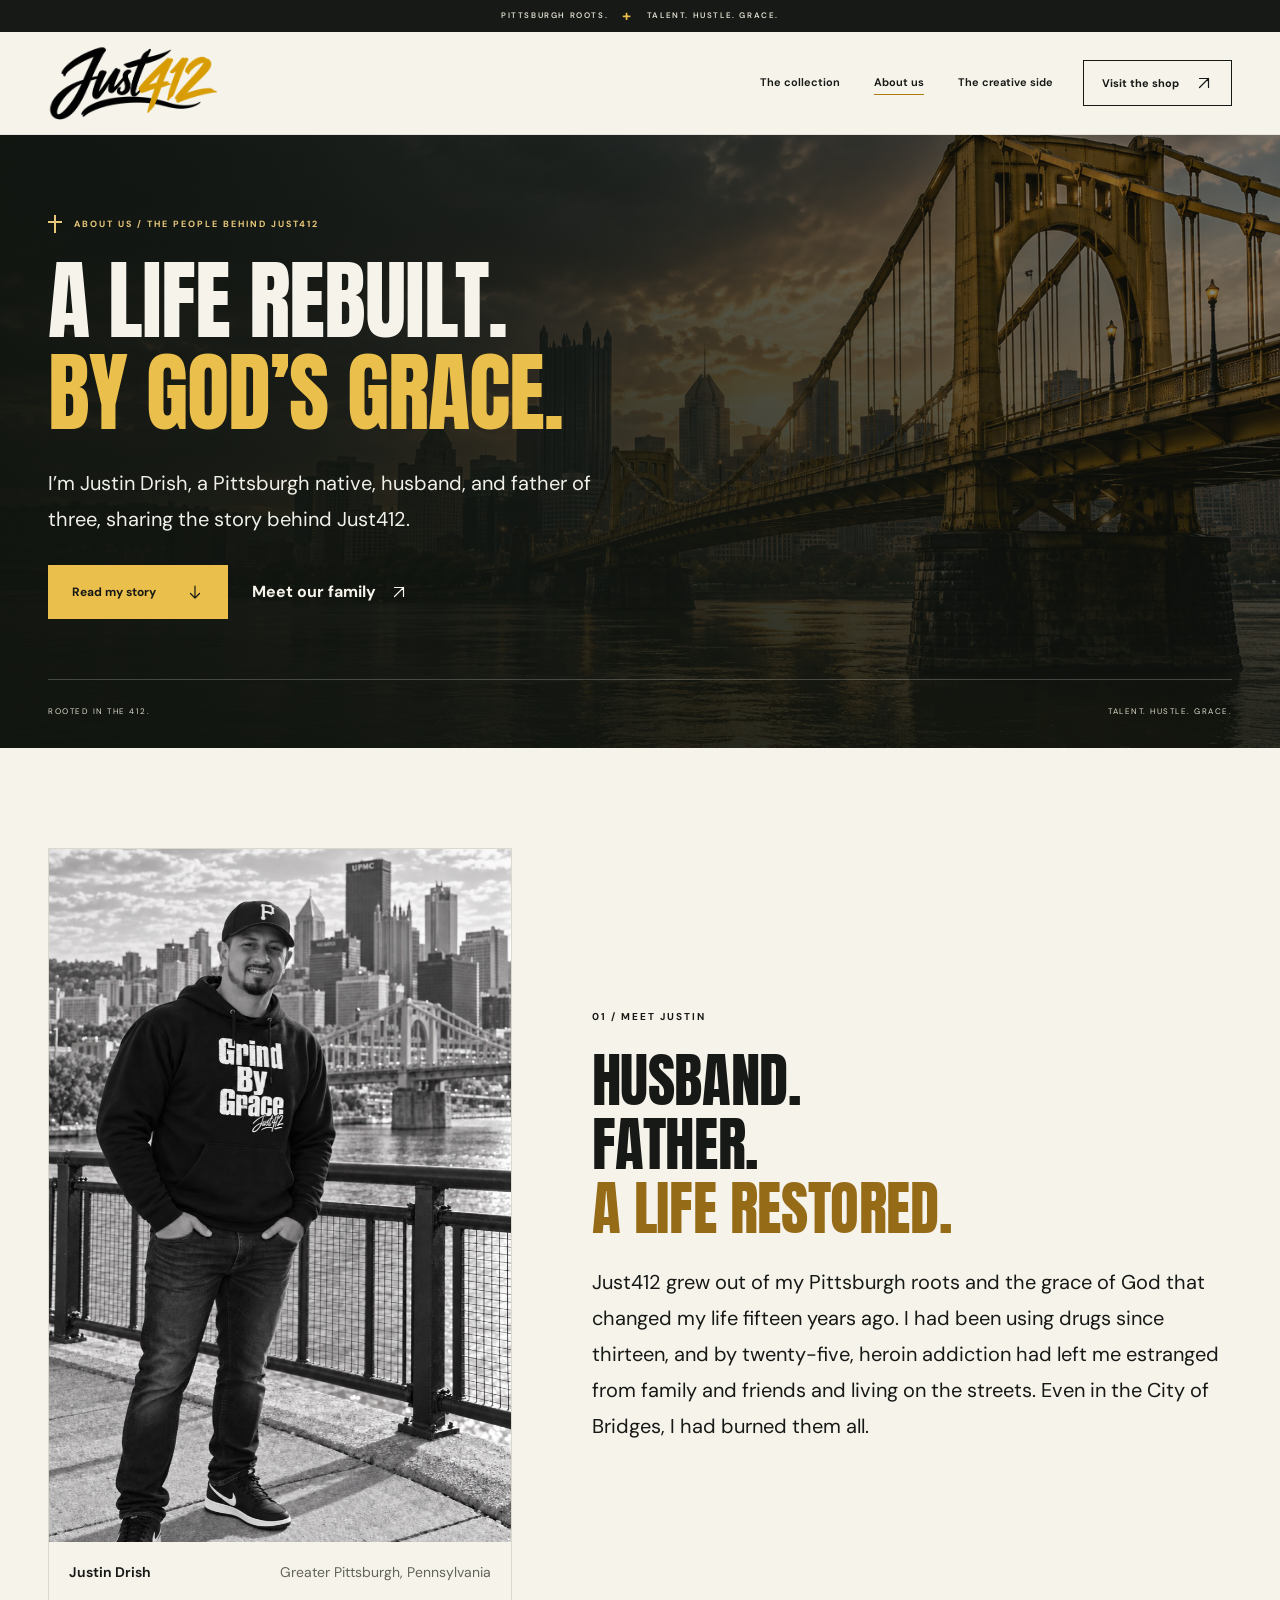
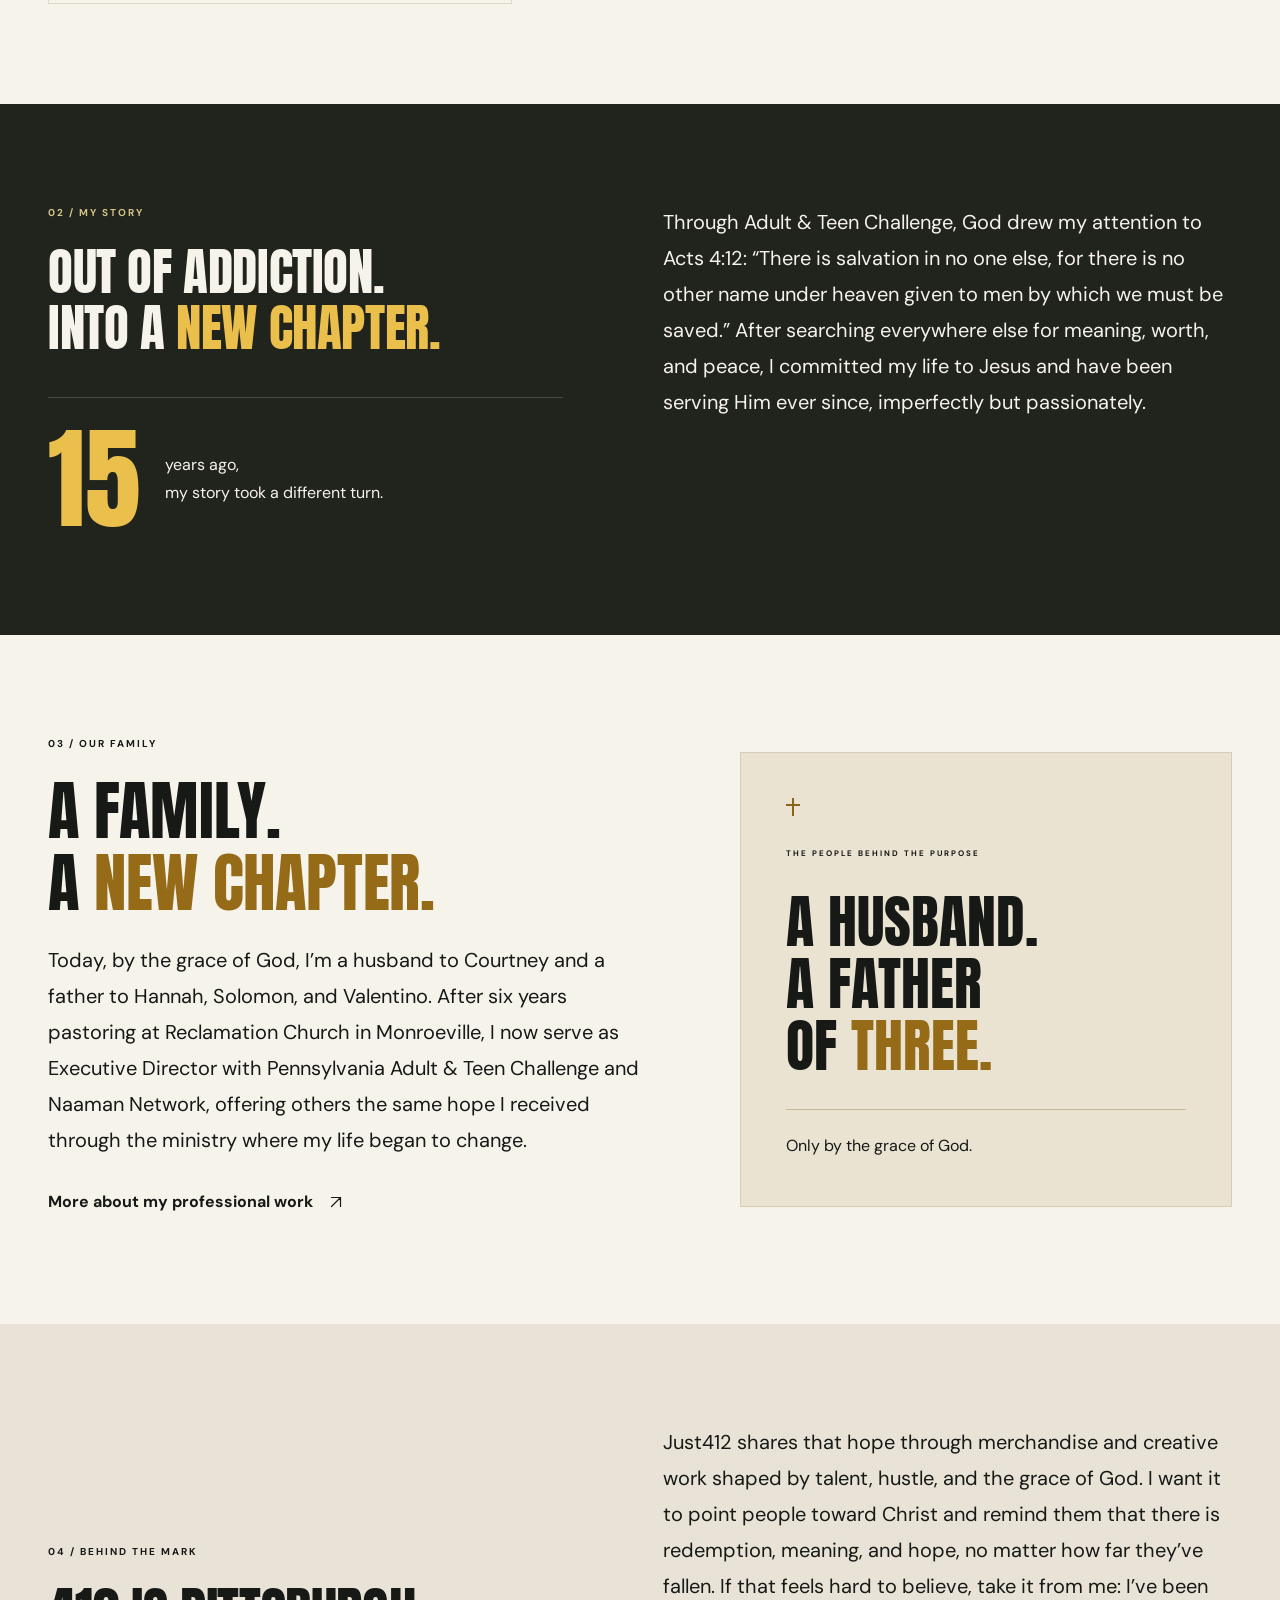
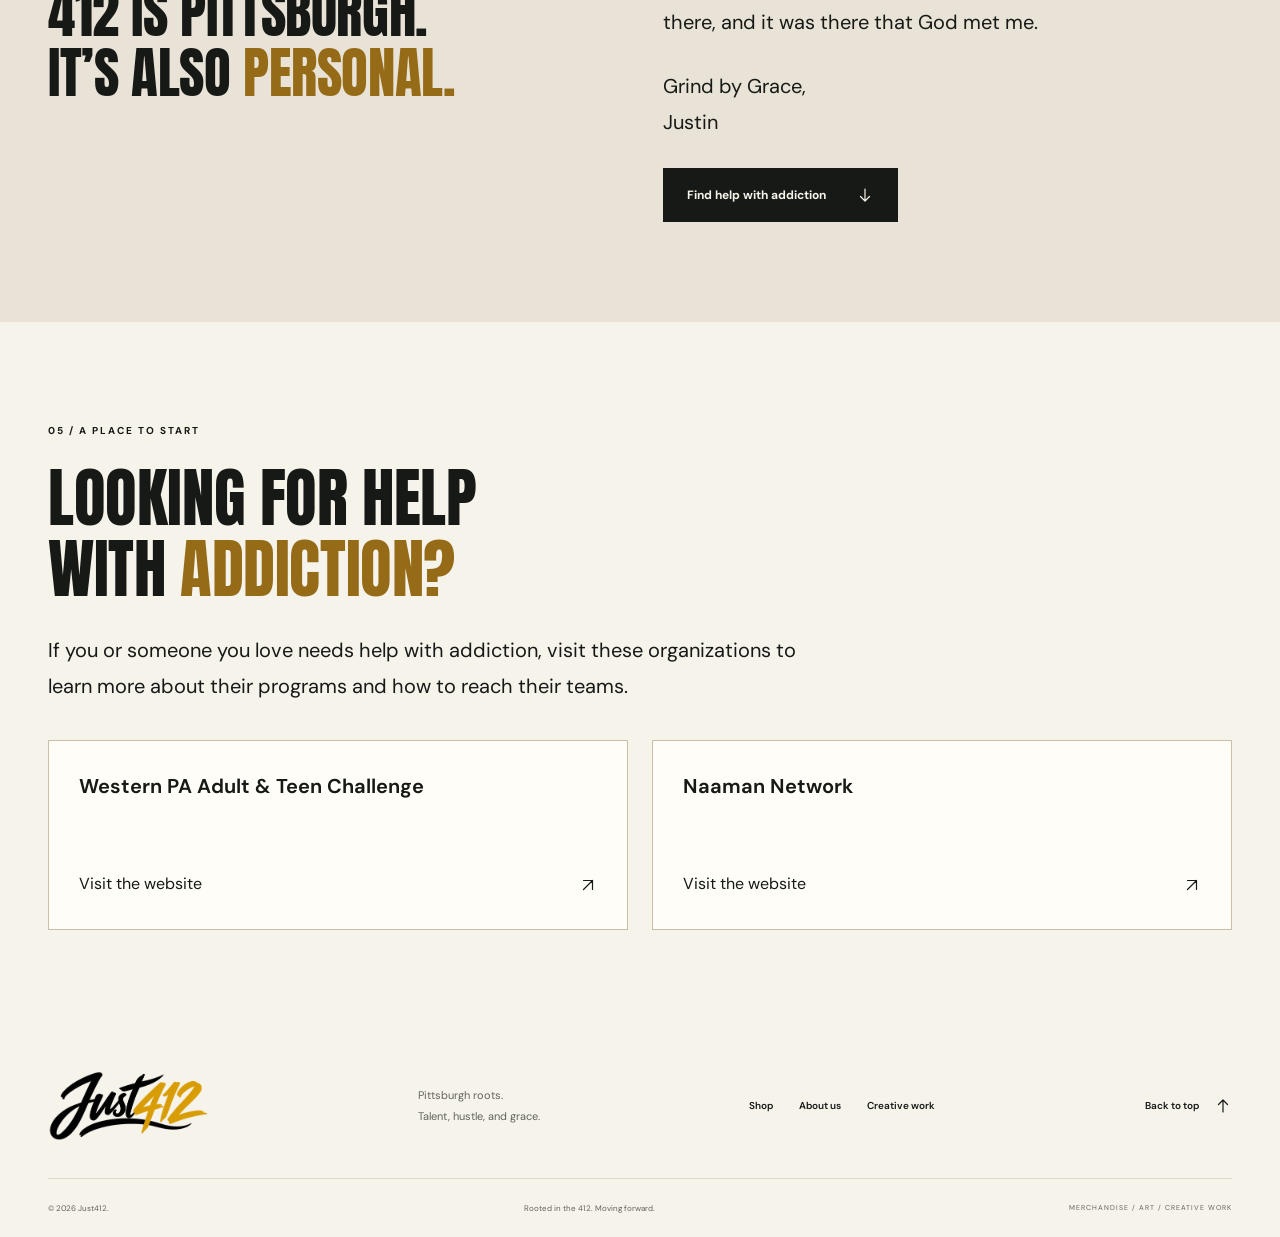
==== about-preview.html @ ff243f5c "Add original AI-assisted Pittsburgh bridge animation to home hero" ====
<!doctype html>
<html lang="en">
  <head>
    <meta charset="utf-8">
    <meta name="robots" content="noindex, nofollow, noarchive">
    <meta name="viewport" content="width=device-width, initial-scale=1">
    <meta name="description" content="Justin Drish shares the story behind Just412: Pittsburgh roots, recovery from heroin addiction through Adult &amp; Teen Challenge, faith in Jesus Christ, and the meaning of Acts 4:12.">
    <meta name="theme-color" content="#171916">
    <title>About Us | Just412</title>
    <link rel="icon" href="[data-uri]" type="image/svg+xml">
    <link rel="preload" href="[data-uri]" as="font" type="font/woff" crossorigin>
    <link rel="preload" href="[data-uri]" as="font" type="font/woff" crossorigin>
    <style>
@font-face {
  font-family: Anton;
  src: url("[data-uri]") format("woff");
  font-style: normal;
  font-weight: 400;
  font-display: swap;
}
@font-face {
  font-family: "DM Sans";
  src: url("[data-uri]") format("woff");
  font-style: normal;
  font-weight: 100 1000;
  font-display: swap;
}
:root {
  color-scheme: light;
  --paper: #f6f3eb;
  --ink: #171916;
  --muted: #62645b;
  --gold: #d7a41e;
  --gold-light: #ebbf4b;
  --line: #dcd8ce;
  --display: Anton, Impact, sans-serif;
  --body: "DM Sans", -apple-system, BlinkMacSystemFont, "Segoe UI", sans-serif;
  --reading-size: 1.25rem;
  --reading-leading: 1.8;
}
* { box-sizing: border-box; }
[hidden] { display: none !important; }
html { scroll-behavior: smooth; scroll-padding-top: 120px; }
body { margin: 0; background: var(--paper); color: var(--ink); font-family: var(--body); -webkit-font-smoothing: antialiased; }
a { color: inherit; text-decoration: none; }
button { font: inherit; }
button, a, summary { -webkit-tap-highlight-color: transparent; }
a:focus-visible, button:focus-visible, summary:focus-visible { outline: 3px solid #805808; outline-offset: 5px; }
::selection { background: var(--gold-light); color: var(--ink); }
h1, h2, h3, p { overflow-wrap: break-word; }
.wrap { width: min(1240px, calc(100% - 96px)); margin-inline: auto; }
.section-pad { padding-block: 100px; }
.sr-only { position: absolute; width: 1px; height: 1px; padding: 0; margin: -1px; overflow: hidden; clip-path: inset(50%); white-space: nowrap; border: 0; }
.skip-link { position: absolute; top: -100px; left: 20px; z-index: 50; padding: 14px 20px; background: var(--gold-light); color: var(--ink); }
.skip-link:focus { top: 10px; }
.arrow-icon { display: inline-block; width: 18px; height: 18px; flex-shrink: 0; fill: none; stroke: currentColor; stroke-width: 1.6; stroke-linecap: round; stroke-linejoin: round; }
.eyebrow { margin: 0 0 22px; font-size: 10px; font-weight: 700; letter-spacing: 2px; line-height: 1.8; text-transform: uppercase; }
h2 { margin: 0; font-family: var(--display); font-size: clamp(42px, 5.1vw, 68px); font-weight: 400; letter-spacing: -.4px; line-height: 1.09; }
.button { display: inline-flex; align-items: center; justify-content: center; gap: 30px; min-height: 54px; padding: 17px 23px; border: 1px solid transparent; font-size: 12px; font-weight: 700; line-height: 1.5; transition: transform .2s, background-color .2s; }
.button:hover { transform: translateY(-3px); }
.button-gold { background: var(--gold-light); color: var(--ink); }
.button-gold:hover { background: #f2ce73; }
.button-dark { background: var(--ink); color: var(--paper); }
.button-dark:hover { background: #363b30; }
.text-link { display: inline-flex; align-items: center; gap: 14px; min-height: 44px; font-size: 12px; font-weight: 700; line-height: 1.7; }
.text-link:hover { text-decoration: underline; text-underline-offset: 6px; }

/* The supplied brush-lettered mark stays black and gold on a light ground. */
.brand { display: inline-flex; align-items: center; flex-shrink: 0; }
.logo-crop { position: relative; display: block; width: 170px; height: 78px; overflow: hidden; }
.logo-crop img { position: absolute; left: 50%; top: 50%; width: 100%; max-width: none; height: auto; transform: translate(-50%, -52%); }
.announcement { display: flex; justify-content: center; align-items: center; flex-wrap: wrap; gap: 14px; min-height: 32px; padding: 6px 15px; background: var(--ink); color: #dedbce; font-size: 8px; font-weight: 600; line-height: 1.7; letter-spacing: 1.6px; text-transform: uppercase; }
.announcement-cross { color: var(--gold-light); font-size: 16px; line-height: 1; }
.site-header { position: sticky; top: 0; z-index: 20; border-bottom: 1px solid #17191612; background: #f6f3ebf5; backdrop-filter: blur(12px); }
.header-inner { display: flex; justify-content: space-between; align-items: center; gap: 30px; min-height: 102px; }
#navigation { display: flex; align-items: center; gap: 34px; margin-left: auto; }
#navigation a { padding-block: 15px; font-size: 11px; font-weight: 650; line-height: 1.6; }
#navigation a:hover { text-decoration: underline; text-decoration-color: #ac7c13; text-underline-offset: 8px; }
#navigation a[aria-current="page"] { text-decoration: underline; text-decoration-color: #ac7c13; text-underline-offset: 8px; }
.header-shop { display: inline-flex; align-items: center; justify-content: center; gap: 16px; min-height: 44px; padding: 13px 18px; border: 1px solid var(--ink); font-size: 11px; font-weight: 700; white-space: nowrap; }
.header-shop:hover { background: var(--ink); color: var(--paper); }
.menu-toggle { display: none; }

.hero { position: relative; isolation: isolate; color: var(--paper); background: #24261e; overflow: hidden; }
.hero-image, .hero-video, .hero-shade { position: absolute; inset: 0; width: 100%; height: 100%; }
.hero-image { object-fit: cover; object-position: center; z-index: -3; }
.hero-video { object-fit: cover; object-position: center; z-index: -3; opacity: 0; pointer-events: none; }
.hero-video.is-playing { opacity: 1; }
.hero-shade { z-index: -2; background: linear-gradient(90deg, #10140ff2, #10140fab 43%, #10140f08 85%), linear-gradient(0deg, #10140fbb, transparent 48%); }
.hero-content { position: relative; display: grid; grid-template-columns: 1.3fr .7fr; align-items: center; gap: 30px; min-height: 704px; padding-block: 78px 105px; }
.hero-copy { max-width: 720px; }
.hero-eyebrow { display: flex; align-items: center; gap: 12px; margin-bottom: 25px; font-size: 9px; letter-spacing: 1.5px; color: #e7c879; }
.small-cross { position: relative; display: inline-block; width: 14px; height: 18px; flex-shrink: 0; color: currentColor; }
.small-cross::before, .small-cross::after { content: ""; position: absolute; background: currentColor; }
.small-cross::before { top: 0; left: 6px; width: 2px; height: 18px; }
.small-cross::after { top: 6px; left: 0; width: 14px; height: 2px; }
h1 { margin: 0 0 25px; font-family: var(--display); font-size: clamp(88px, 8.8vw, 128px); font-weight: 400; line-height: 1.02; letter-spacing: -1.4px; }
h1 span { color: var(--gold-light); }
.hero-description { max-width: 430px; margin: 0; color: #f0f0e8; font-size: var(--reading-size); line-height: var(--reading-leading); }
.hero-actions { display: flex; align-items: center; flex-wrap: wrap; gap: 28px; margin-top: 30px; }
.hero-story-link { display: inline-flex; align-items: center; gap: 12px; min-height: 44px; font-size: 11px; font-weight: 550; }
.hero-story-link:hover { text-decoration: underline; text-underline-offset: 6px; }
.hero a:focus-visible, .hero button:focus-visible { outline-color: var(--gold-light); }
.hero-stamp { justify-self: end; align-self: end; display: flex; flex-direction: column; align-items: center; gap: 2px; margin: 0 12px 15px 0; padding: 19px 21px; background: var(--paper); color: var(--ink); box-shadow: 0 15px 40px #0004; transform: rotate(-6deg); }
.hero-stamp::before { content: ""; position: absolute; top: -13px; left: 35%; width: 70px; height: 28px; background: #e4d7bcb0; transform: rotate(9deg); }
.hero-stamp .logo-crop { width: 190px; height: 88px; }
.stamp-label { font-size: 7px; line-height: 1.8; letter-spacing: 2px; text-transform: uppercase; }
.hero-bottom { position: absolute; left: 0; right: 0; bottom: 25px; display: flex; align-items: center; justify-content: space-between; gap: 24px; padding-top: 23px; border-top: 1px solid #ffffff36; }
.hero-bottom a { display: inline-flex; align-items: center; gap: 14px; min-height: 30px; font-size: 9px; letter-spacing: 1px; text-transform: uppercase; }
.hero-bottom > span { color: #dadccc; font-size: 8px; letter-spacing: 1.4px; text-transform: uppercase; }
.hero-video-toggle { min-height: 44px; padding: 10px 16px; border: 1px solid #ffffff70; background: #10140fb3; color: var(--paper); font-size: 12px; line-height: 1.5; cursor: pointer; }
.hero-video-toggle:hover { background: #10140fe6; }

.values-strip { border-bottom: 1px solid var(--line); background: #ece8dd; }
.values-inner { display: grid; grid-template-columns: repeat(4, minmax(0, 1fr)); align-items: center; gap: 28px; min-height: 82px; padding-block: 20px; }
.values-inner > span { display: flex; align-items: center; justify-content: center; gap: 12px; font-size: 9px; font-weight: 700; line-height: 1.7; letter-spacing: .8px; text-transform: uppercase; }
.values-inner svg { width: 19px; height: 19px; flex-shrink: 0; fill: none; stroke: #8a6519; stroke-width: 1.5; stroke-linecap: round; stroke-linejoin: round; }
.section-heading { display: flex; align-items: flex-end; justify-content: space-between; gap: 70px; margin-bottom: 42px; }
.collection-intro { max-width: 345px; padding-bottom: 1px; }
.collection-intro p { margin: 0 0 14px; color: var(--ink); font-size: var(--reading-size); line-height: var(--reading-leading); }
.collection-toolbar { display: flex; align-items: center; justify-content: space-between; gap: 24px; padding-block: 16px; border-top: 1px solid var(--line); }
.concept-notice { display: flex; align-items: center; gap: 9px; margin: 0; color: var(--muted); font-size: 10px; line-height: 1.8; }
.concept-notice > span { width: 5px; height: 5px; flex-shrink: 0; background: #99701e; border-radius: 50%; }
.collection-filters { display: flex; gap: 5px; flex-shrink: 0; }
.collection-filters button { min-height: 44px; padding: 10px 16px; border: 1px solid transparent; background: transparent; color: var(--muted); font-size: 11px; cursor: pointer; }
.collection-filters button[aria-pressed="true"] { border-color: var(--ink); color: var(--ink); }
.collection-filters button:hover { background: #e8e3d7; }
.product-grid { display: grid; grid-template-columns: repeat(2, minmax(0, 1fr)); gap: 25px; }
.product-card { min-width: 0; }
.product-visual { position: relative; isolation: isolate; overflow: hidden; aspect-ratio: 400 / 440; border: 1px solid #dbd5c9; container-type: inline-size; }
.tee-visual { background: radial-gradient(ellipse at 50% 40%, #eee8dc, #d7d2c6); }
.poster-visual { background: radial-gradient(ellipse at 30% 20%, #e5e3db, #d0cfc6); }
.concept-label, .product-label { position: absolute; top: 16px; left: 16px; z-index: 2; padding: 6px 8px; border: 1px solid #17191629; background: #f6f3ebc9; font-size: 7px; font-weight: 600; letter-spacing: 1.2px; text-transform: uppercase; }
.product-photo-link { display: block; background: #e5e5e5; }
.product-photo { position: absolute; inset: 0; display: block; width: 100%; height: 100%; object-fit: contain; }
.product-caption h3 a:hover { text-decoration: underline; text-underline-offset: 4px; }
.product-shop { margin-top: 20px; gap: 18px; font-size: 11px; }
.garment { position: absolute; inset: 5px 0 -2px; transition: transform .35s; }
.garment-shape { display: block; width: 100%; height: 100%; filter: drop-shadow(0 10px 6px #1719160d); }
.product-card:hover .garment { transform: translateY(-5px); }
.tee-logo { position: absolute; top: 35%; left: 30.5%; width: 39%; height: auto; }
.art-frame { position: absolute; left: 19%; top: 11%; width: 62%; height: 78%; padding: 7px; background: #1a1c18; box-shadow: 12px 16px 16px #1719162b; transform: rotate(5deg); transition: transform .35s; }
.product-card:hover .art-frame { transform: rotate(2deg) translateY(-3px); }
.art-sheet { display: flex; flex-direction: column; justify-content: space-between; height: 100%; padding: 16px; background: #efe5d2; }
.art-kicker { font-size: 1.6cqw; line-height: 1.8; letter-spacing: 1px; text-transform: uppercase; }
.art-message { font-family: var(--display); font-size: 14cqw; line-height: 1.05; letter-spacing: -.5px; }
.art-message > span { color: #9f731a; }
.art-foot { font-size: 1.6cqw; line-height: 1.9; }
.product-caption { display: flex; align-items: flex-start; justify-content: space-between; gap: 16px; padding-top: 20px; }
.product-type { margin: 0 0 8px; color: var(--muted); font-size: 8px; font-weight: 500; letter-spacing: 1.2px; line-height: 1.8; text-transform: uppercase; }
.product-caption h3 { margin: 0; font-size: 18px; font-weight: 600; line-height: 1.5; letter-spacing: -.4px; }
.product-number { padding-top: 4px; color: #76786b; font-size: 10px; }
.shop-note { display: flex; align-items: center; justify-content: space-between; gap: 36px; margin-top: 45px; padding-top: 28px; border-top: 1px solid var(--line); }
.shop-note p { max-width: 510px; margin: 0; color: var(--ink); font-size: var(--reading-size); line-height: var(--reading-leading); }
.shop-note .button { flex-shrink: 0; }

.studio-section { display: grid; grid-template-columns: 1fr 1fr; align-items: center; gap: 100px; }
.studio-copy > p:not(.eyebrow) { max-width: 420px; margin: 28px 0 0; color: var(--ink); font-size: var(--reading-size); line-height: var(--reading-leading); }
.studio-note { max-width: 440px; margin-top: 30px; border-block: 1px solid var(--line); }
.studio-note summary { display: flex; align-items: center; justify-content: space-between; gap: 16px; min-height: 68px; padding-block: 17px; list-style: none; cursor: pointer; font-size: 12px; font-weight: 650; line-height: 1.8; }
.studio-note summary::-webkit-details-marker { display: none; }
.studio-note summary > span { font-size: 22px; font-weight: 400; transition: transform .2s; }
.studio-note[open] summary > span { transform: rotate(45deg); }
.note-body { padding: 10px 0 24px; }
.note-body .eyebrow { margin-bottom: 15px; font-size: 8px; }
.note-body h3 { margin: 0 0 17px; font-family: var(--display); font-size: 32px; font-weight: 400; line-height: 1.2; }
.note-body p:not(.eyebrow) { margin: 15px 0 0; color: var(--ink); font-size: var(--reading-size); line-height: var(--reading-leading); }
.studio-art { position: relative; display: flex; flex-direction: column; justify-content: space-between; min-width: 0; min-height: 480px; padding: 40px; background: repeating-linear-gradient(0deg, transparent 0 49px, #f6f3eb08 49px 50px), #24281f; color: var(--paper); transform: rotate(2deg); box-shadow: 16px 16px 0 #e6dfcd; }
.studio-art::before { content: ""; position: absolute; inset: 12px; border: 1px solid #d7a41e40; pointer-events: none; }
.studio-art-top { font-size: 8px; line-height: 1.8; letter-spacing: 2px; text-transform: uppercase; color: #c9c8b8; }
.studio-art-main { display: block; margin-block: 35px; font-family: var(--display); font-size: clamp(40px, 4.5vw, 66px); line-height: 1.06; letter-spacing: -.3px; }
.studio-art-main > span { color: var(--gold-light); }
.studio-art-bottom { display: flex; align-items: center; gap: 15px; color: #e4c777; }
.studio-art-bottom > span:last-child { font-size: 9px; line-height: 1.8; }

.closing-section { padding-block: 75px; background: var(--gold); }
.closing-inner { display: flex; align-items: center; justify-content: space-between; gap: 60px; }
.closing-section .eyebrow { font-size: 9px; }
.closing-section h2 { font-size: clamp(40px, 4.9vw, 66px); }
.closing-section h2 span { color: transparent; -webkit-text-stroke: 1.2px var(--ink); }
.closing-action { max-width: 320px; }
.closing-action p { margin: 0 0 25px; font-size: var(--reading-size); line-height: var(--reading-leading); }
.closing-section .button-gold { background: var(--ink); color: var(--paper); }
.closing-section .button-gold:hover { background: #373b30; }
.site-footer { padding-top: 38px; background: var(--paper); }
.footer-main { display: flex; align-items: center; justify-content: space-between; gap: 36px; padding-bottom: 35px; }
.footer-brand .logo-crop { width: 160px; height: 75px; }
.footer-main > p { margin: 0; color: var(--muted); font-size: 11px; line-height: 1.9; }
.footer-main nav { display: flex; flex-wrap: wrap; align-items: center; gap: 26px; }
.footer-main nav a, .back-to-top { display: inline-flex; align-items: center; gap: 15px; min-height: 44px; font-size: 10px; font-weight: 600; line-height: 1.7; }
.footer-main nav a:hover, .back-to-top:hover { text-decoration: underline; text-underline-offset: 5px; }
.footer-bottom { display: flex; align-items: center; justify-content: space-between; gap: 24px; padding-block: 22px; border-top: 1px solid var(--line); color: var(--muted); font-size: 8px; line-height: 1.8; }
.footer-bottom p { margin: 0; }
.footer-bottom > span { font-size: 7px; letter-spacing: 1px; text-transform: uppercase; }

/* The About Us page shares the brand's navigation, colors, and local fonts. */
.about-hero { position: relative; isolation: isolate; overflow: hidden; background: #24261e; color: var(--paper); }
.about-hero-image { position: absolute; inset: 0; z-index: -2; width: 100%; height: 100%; object-fit: cover; object-position: center 55%; }
.about-hero::before { content: ""; position: absolute; inset: 0; z-index: -1; background: linear-gradient(90deg, #10140ff0, #10140f9e 65%, #10140f61), linear-gradient(0deg, #10140fb8, transparent); }
.about-hero-inner { padding-block: 80px 30px; }
.about-hero .eyebrow { display: flex; align-items: center; gap: 12px; color: #e7c879; font-size: 9px; }
.about-hero h1 { max-width: 1100px; font-size: clamp(54px, 6.8vw, 98px); line-height: 1.06; letter-spacing: -1px; }
.about-hero-intro { max-width: 580px; margin: 0; color: #f0f0e8; font-size: var(--reading-size); line-height: var(--reading-leading); }
.about-hero-actions { display: flex; align-items: center; flex-wrap: wrap; gap: 24px; margin-top: 28px; }
.about-hero .text-link { font-size: 16px; }
.about-hero a:focus-visible { outline-color: var(--gold-light); }
.about-hero-foot { display: flex; justify-content: space-between; flex-wrap: wrap; gap: 14px; margin-top: 60px; padding-top: 24px; border-top: 1px solid #ffffff36; font-size: 8px; line-height: 1.8; letter-spacing: 1.5px; text-transform: uppercase; color: #dedbcc; }
.about-bio { display: grid; grid-template-columns: minmax(0, .84fr) minmax(0, 1.16fr); align-items: center; gap: 80px; }
.about-portrait { width: 100%; max-width: 470px; margin: 0; border: 1px solid var(--line); }
.about-portrait img { display: block; width: 100%; height: auto; }
.about-portrait figcaption { display: flex; flex-wrap: wrap; justify-content: space-between; gap: 6px 20px; padding: 18px 20px; font-size: 14px; line-height: 1.8; }
.about-portrait figcaption > span:first-child { font-weight: 650; }
.about-portrait figcaption > span:last-child { color: var(--muted); font-size: 14px; }
.about-bio-copy h2 { font-size: clamp(42px, 4.6vw, 64px); }
.about-bio-copy h2 > span, .family-copy h2 > span, .brand-story-inner h2 > span { color: #956b18; }
.about-bio-copy > p:not(.eyebrow), .family-copy > p:not(.eyebrow) { margin: 24px 0 0; color: var(--ink); font-size: var(--reading-size); line-height: var(--reading-leading); }
.about-bio-copy > p.about-lead, .family-copy > p.about-lead { font-size: var(--reading-size); font-weight: 400; line-height: var(--reading-leading); }
.about-bio-copy .text-link { margin-top: 22px; font-size: 16px; }
.recovery-section { background: #20241c; color: var(--paper); }
.recovery-inner { display: grid; grid-template-columns: minmax(0, .95fr) minmax(0, 1.05fr); gap: 100px; }
.recovery-heading .eyebrow { color: #d5c38a; }
.recovery-heading h2 { font-size: clamp(42px, 4vw, 60px); }
.recovery-heading h2 > span { color: var(--gold-light); }
.recovery-marker { display: flex; align-items: center; gap: 25px; margin-top: 42px; padding-top: 25px; border-top: 1px solid #f6f3eb30; }
.recovery-marker > span { font-family: var(--display); font-size: 112px; line-height: 1; color: var(--gold-light); }
.recovery-marker > p { margin: 0; color: var(--paper); font-size: 16px; line-height: 1.8; }
.recovery-copy > p { margin: 0 0 24px; color: var(--paper); font-size: var(--reading-size); line-height: var(--reading-leading); }
.recovery-copy > p.about-lead { font-size: var(--reading-size); line-height: var(--reading-leading); }
.grace-quote { margin: 34px 0 0; padding-left: 22px; border-left: 2px solid var(--gold); }
.grace-quote + p { margin-top: 28px; }
.grace-quote p { margin: 0 0 15px; font-size: 24px; font-weight: 450; line-height: 1.5; letter-spacing: -.4px; }
.grace-quote cite { color: #e4cc88; font-size: 14px; font-style: normal; line-height: 1.8; letter-spacing: 1.2px; text-transform: uppercase; }
.family-section { display: grid; grid-template-columns: minmax(0, 1.1fr) minmax(0, .9fr); align-items: center; gap: 90px; }
.family-card { padding: 45px; border: 1px solid #d7ccb6; background: #eae3d2; }
.family-card > .small-cross { color: #8a6519; }
.family-card .eyebrow { margin: 25px 0 30px; font-size: 8px; }
.family-card-main { margin: 0; font-family: var(--display); font-size: clamp(44px, 4.5vw, 62px); line-height: 1.08; }
.family-card-main > span { color: #956b18; }
.family-card-foot { margin: 32px 0 0; padding-top: 22px; border-top: 1px solid #c4b899; font-size: 16px; line-height: 1.8; }
.family-copy .text-link { margin-top: 22px; font-size: 16px; }
.brand-story-section { background: #e8e3d6; }
.brand-story-inner { display: grid; grid-template-columns: minmax(0, .95fr) minmax(0, 1.05fr); gap: 100px; align-items: center; }
.brand-story-inner h2 { font-size: clamp(40px, 4.3vw, 60px); }
.brand-story-copy > p { margin: 0 0 28px; font-size: var(--reading-size); line-height: var(--reading-leading); }
.help-heading h2 > span { color: #956b18; }
.help-intro { max-width: 760px; margin: 28px 0 0; font-size: var(--reading-size); line-height: var(--reading-leading); }
.help-links { display: grid; grid-template-columns: repeat(2, minmax(0, 1fr)); gap: 24px; margin-top: 36px; }
.help-card { display: flex; flex-direction: column; justify-content: space-between; gap: 28px; min-width: 0; min-height: 190px; padding: 30px; border: 1px solid #c9bfa9; background: #fffdf7; transition: background-color .2s, border-color .2s; }
.help-card:hover { border-color: #8a6519; background: #f0e7d1; }
.help-card h3 { margin: 0; font-size: var(--reading-size); font-weight: 650; line-height: 1.5; }
.help-card > span { display: flex; align-items: center; justify-content: space-between; gap: 16px; font-size: 16px; line-height: 1.8; }

@media (min-width: 1600px) {
  .hero-content { min-height: 760px; }
}
@media (max-width: 1100px) {
  .wrap { width: calc(100% - 64px); }
  .header-inner { gap: 24px; }
  #navigation { gap: 25px; }
  .logo-crop { width: 150px; height: 72px; }
  .hero-content { min-height: 660px; padding-block: 70px 110px; }
  .hero-stamp { margin-right: 0; padding: 17px; }
  .hero-stamp .logo-crop { width: 155px; height: 75px; }
  .hero-eyebrow { font-size: 8px; letter-spacing: 1px; }
  .hero-actions { gap: 20px; }
  .values-inner { gap: 18px; }
  .values-inner > span { gap: 8px; font-size: 8px; letter-spacing: .5px; }
  .section-pad { padding-block: 80px; }
  .section-heading { gap: 45px; }
  .collection-intro { max-width: 300px; }
  .product-grid { gap: 20px; }
  .product-caption h3 { font-size: 16px; }
  .product-type { font-size: 7px; }
  .studio-section { gap: 55px; }
  .studio-art { padding: 32px; min-height: 410px; }
  .studio-art-main { font-size: 4.8vw; }
  .footer-main { flex-wrap: wrap; gap: 25px; }
  .footer-main > p { margin-right: auto; }
  .about-bio { gap: 45px; }
  .recovery-inner, .brand-story-inner, .family-section { gap: 50px; }
  .family-card { padding: 30px; }
}
@media (max-width: 900px) {
  .header-inner { gap: 18px; }
  #navigation { gap: 18px; }
  #navigation a { font-size: 10px; }
  .header-shop { padding-inline: 14px; font-size: 10px; }
  .hero-content { grid-template-columns: 1.5fr .5fr; }
  .hero-stamp { padding: 15px; }
  .hero-stamp .logo-crop { width: 125px; height: 60px; }
  .stamp-label { font-size: 6px; letter-spacing: 1px; }
  .hero-bottom > span { font-size: 7px; }
  .concept-notice { max-width: 400px; font-size: 9px; }
  .collection-filters button { padding-inline: 12px; }
  .product-caption h3 { font-size: 15px; }
  .product-number { display: none; }
  .shop-note { gap: 24px; }
  .shop-note .button { font-size: 10px; gap: 16px; padding-inline: 18px; }
  .studio-art { padding: 26px; }
  .studio-art-main { font-size: 4.6vw; }
  .closing-inner { gap: 40px; }
  .closing-action { max-width: 285px; }
  .closing-section .button { gap: 20px; font-size: 11px; padding-inline: 18px; }
}
@media (max-width: 760px) {
  .wrap { width: calc(100% - 40px); }
  html { scroll-padding-top: 100px; }
  .announcement { min-height: 30px; font-size: 6px; letter-spacing: 1px; gap: 10px; }
  .header-inner { display: grid; grid-template-columns: 1fr auto auto; gap: 16px; min-height: 84px; }
  .logo-crop { width: 122px; height: 62px; }
  .header-shop { grid-column: 3; grid-row: 1; min-height: 40px; padding: 10px 12px; font-size: 10px; gap: 10px; }
  .header-shop .arrow-icon { width: 14px; height: 14px; }
  #navigation { grid-column: 1 / -1; grid-row: 2; width: 100%; margin: 0; padding: 0 0 18px; justify-content: space-between; gap: 15px; }
  #navigation a { font-size: 11px; }
  .js .menu-toggle { display: inline-flex; align-items: center; justify-content: center; gap: 10px; min-height: 44px; padding: 7px 0; border: 0; background: transparent; color: var(--ink); cursor: pointer; font-size: 11px; }
  .js .menu-toggle > span { font-size: 21px; font-weight: 400; }
  .js #navigation { display: none; }
  .js #navigation.is-open { display: flex; }
  .hero-content { display: block; min-height: 650px; padding-block: 70px 120px; }
  .hero.has-video-source .hero-content { padding-bottom: 180px; }
  .hero-image { object-position: 65% center; }
  .hero-video { object-position: 65% center; }
  .hero-shade { background: linear-gradient(90deg, #10140fe0, #10140f65), linear-gradient(0deg, #10140fc9, transparent 55%); }
  .hero-eyebrow { max-width: 340px; margin-bottom: 27px; font-size: 7px; letter-spacing: 1px; }
  h1 { font-size: clamp(76px, 16vw, 104px); letter-spacing: -1px; }
  .hero-description { max-width: 400px; }
  .hero-actions { align-items: flex-start; gap: 18px; }
  .hero-story-link { font-size: 10px; gap: 9px; }
  .button { font-size: 11px; gap: 24px; padding-inline: 21px; }
  .hero-stamp { display: none; }
  .hero-bottom { bottom: 22px; align-items: flex-start; flex-direction: column; gap: 10px; padding-top: 19px; }
  .hero-bottom a { font-size: 8px; }
  .hero-bottom > span { font-size: 7px; letter-spacing: 1px; }
  .values-inner { grid-template-columns: repeat(2, minmax(0, 1fr)); gap: 20px 16px; padding-block: 25px; }
  .values-inner > span { justify-content: flex-start; gap: 10px; font-size: 8px; }
  .values-inner svg { width: 17px; height: 17px; }
  .section-pad { padding-block: 60px; }
  .eyebrow { font-size: 9px; margin-bottom: 20px; }
  h2 { font-size: clamp(44px, 8vw, 58px); }
  .section-heading { display: block; margin-bottom: 25px; }
  .collection-intro { max-width: 420px; margin-top: 26px; }
  .collection-intro p { margin-bottom: 8px; }
  .collection-toolbar { flex-direction: column; align-items: flex-start; gap: 12px; padding-block: 17px; }
  .concept-notice { max-width: none; font-size: 9px; }
  .collection-filters { gap: 8px; }
  .collection-filters button { min-height: 40px; padding-inline: 18px; font-size: 10px; }
  .product-grid { grid-template-columns: 1fr; gap: 32px; }
  .product-visual { aspect-ratio: 400 / 420; }
  .product-caption { padding-top: 17px; }
  .product-type { font-size: 8px; }
  .product-caption h3 { font-size: 19px; }
  .product-number { display: inline; }
  .concept-label { top: 16px; left: 16px; font-size: 7px; }
  .shop-note { flex-direction: column; align-items: flex-start; gap: 23px; margin-top: 35px; padding-top: 25px; }
  .shop-note .button { min-height: 52px; font-size: 11px; gap: 25px; padding-inline: 20px; }
  .studio-section { grid-template-columns: 1fr; gap: 45px; }
  .studio-note { max-width: none; margin-top: 24px; }
  .studio-note summary { font-size: 11px; }
  .studio-art { min-height: 420px; padding: 30px; margin: 0 9px 10px 3px; box-shadow: 10px 12px 0 #e6dfcd; }
  .studio-art-main { font-size: clamp(43px, 10vw, 62px); }
  .closing-section { padding-block: 60px; }
  .closing-inner { flex-direction: column; align-items: flex-start; gap: 30px; }
  .closing-section h2 { font-size: 46px; }
  .closing-action { max-width: 360px; }
  .closing-action p { margin-bottom: 23px; }
  .closing-section .button { min-height: 54px; font-size: 11px; }
  .site-footer { padding-top: 24px; }
  .footer-main { display: grid; grid-template-columns: 1fr 1fr; align-items: center; gap: 20px; padding-bottom: 25px; }
  .footer-brand .logo-crop { width: 140px; height: 66px; }
  .footer-main > p { margin: 0; font-size: 10px; }
  .footer-main nav { grid-column: 1 / -1; gap: 25px; }
  .back-to-top { grid-column: 1 / -1; justify-self: start; }
  .footer-bottom { align-items: flex-start; flex-wrap: wrap; gap: 14px 22px; padding-block: 23px; font-size: 8px; }
  .footer-bottom > span { flex-basis: 100%; }
  .about-hero-inner { padding-block: 60px 28px; }
  .about-hero .eyebrow { font-size: 8px; letter-spacing: 1px; line-height: 1.8; }
  .about-hero h1 { font-size: clamp(42px, 8.6vw, 68px); }
  .about-hero-actions { gap: 16px 24px; }
  .about-hero-foot { margin-top: 40px; font-size: 7px; }
  .about-bio, .recovery-inner, .family-section, .brand-story-inner { grid-template-columns: 1fr; gap: 35px; }
  .about-portrait { max-width: 440px; }
  .about-bio-copy h2, .recovery-heading h2, .family-copy h2, .brand-story-inner h2 { font-size: clamp(38px, 8.5vw, 52px); }
  .recovery-marker { margin-top: 30px; padding-top: 20px; }
  .recovery-marker > span { font-size: 86px; }
  .grace-quote { padding-left: 18px; }
  .grace-quote p { font-size: 23px; }
  .family-card { padding: 30px; }
  .family-card-main { font-size: 48px; }
  .help-links { grid-template-columns: 1fr; gap: 18px; margin-top: 28px; }
  .help-card { min-height: 170px; padding: 24px; }
}
@media (max-width: 360px) {
  .wrap { width: calc(100% - 36px); }
  .header-inner { gap: 12px; }
  .logo-crop { width: 104px; height: 56px; }
  .js .menu-toggle { font-size: 0; width: 34px; gap: 0; }
  .header-shop { gap: 8px; font-size: 9px; padding-inline: 11px; }
  .hero-content { padding-block: 55px 120px; min-height: 650px; }
  h1 { font-size: 64px; }
  .hero-eyebrow { font-size: 6px; letter-spacing: .7px; gap: 9px; }
  .hero-actions { flex-direction: column; gap: 13px; }
  .values-inner { column-gap: 12px; }
  .values-inner > span { font-size: 7px; }
  h2 { font-size: 42px; }
  .closing-section h2 { font-size: 40px; }
  .studio-art { min-height: 380px; padding: 25px; }
  .studio-art-main { font-size: 38px; }
  .footer-brand .logo-crop { width: 125px; height: 60px; }
}
@media (prefers-reduced-motion: reduce) {
  html { scroll-behavior: auto; }
  *, *::before, *::after { animation: none !important; transition: none !important; }
  .button:hover, .product-card:hover .garment { transform: none; }
  .product-card:hover .art-frame { transform: rotate(5deg); }
}

</style>
  </head>
  <body class="about-page">
    <a class="skip-link" href="#main">Skip to content</a>
    <div class="announcement"><span>Pittsburgh roots.</span><span class="announcement-cross" aria-hidden="true">+</span><span>Talent. Hustle. Grace.</span></div>

    <header class="site-header">
      <div class="header-inner wrap">
        <a class="brand" href="just412-preview.html" data-preview-page="just412-preview.html" aria-label="Just412 home"><span class="logo-crop"><img src="[data-uri]" alt="Just412" width="1599" height="984"></span></a>
        <button class="menu-toggle" type="button" aria-expanded="false" aria-controls="navigation">Menu <span aria-hidden="true">+</span></button>
        <nav id="navigation" aria-label="Main navigation">
          <a href="just412-preview.html#collection" data-preview-page="just412-preview.html#collection">The collection</a>
          <a href="about-preview.html" data-preview-page="about-preview.html" aria-current="page">About us</a>
          <a href="just412-preview.html#studio" data-preview-page="just412-preview.html#studio">The creative side</a>
        </nav>
        <a class="header-shop" data-store-link href="https://just412-shop.fourthwall.com/">Visit the shop <svg class="arrow-icon" viewBox="0 0 24 24" aria-hidden="true"><path d="M6 18 18 6M6 6h12v12"/></svg></a>
      </div>
    </header>

    <main id="main" tabindex="-1">
      <section class="about-hero" id="about-top" aria-labelledby="about-title">
        <img class="about-hero-image" src="[data-uri]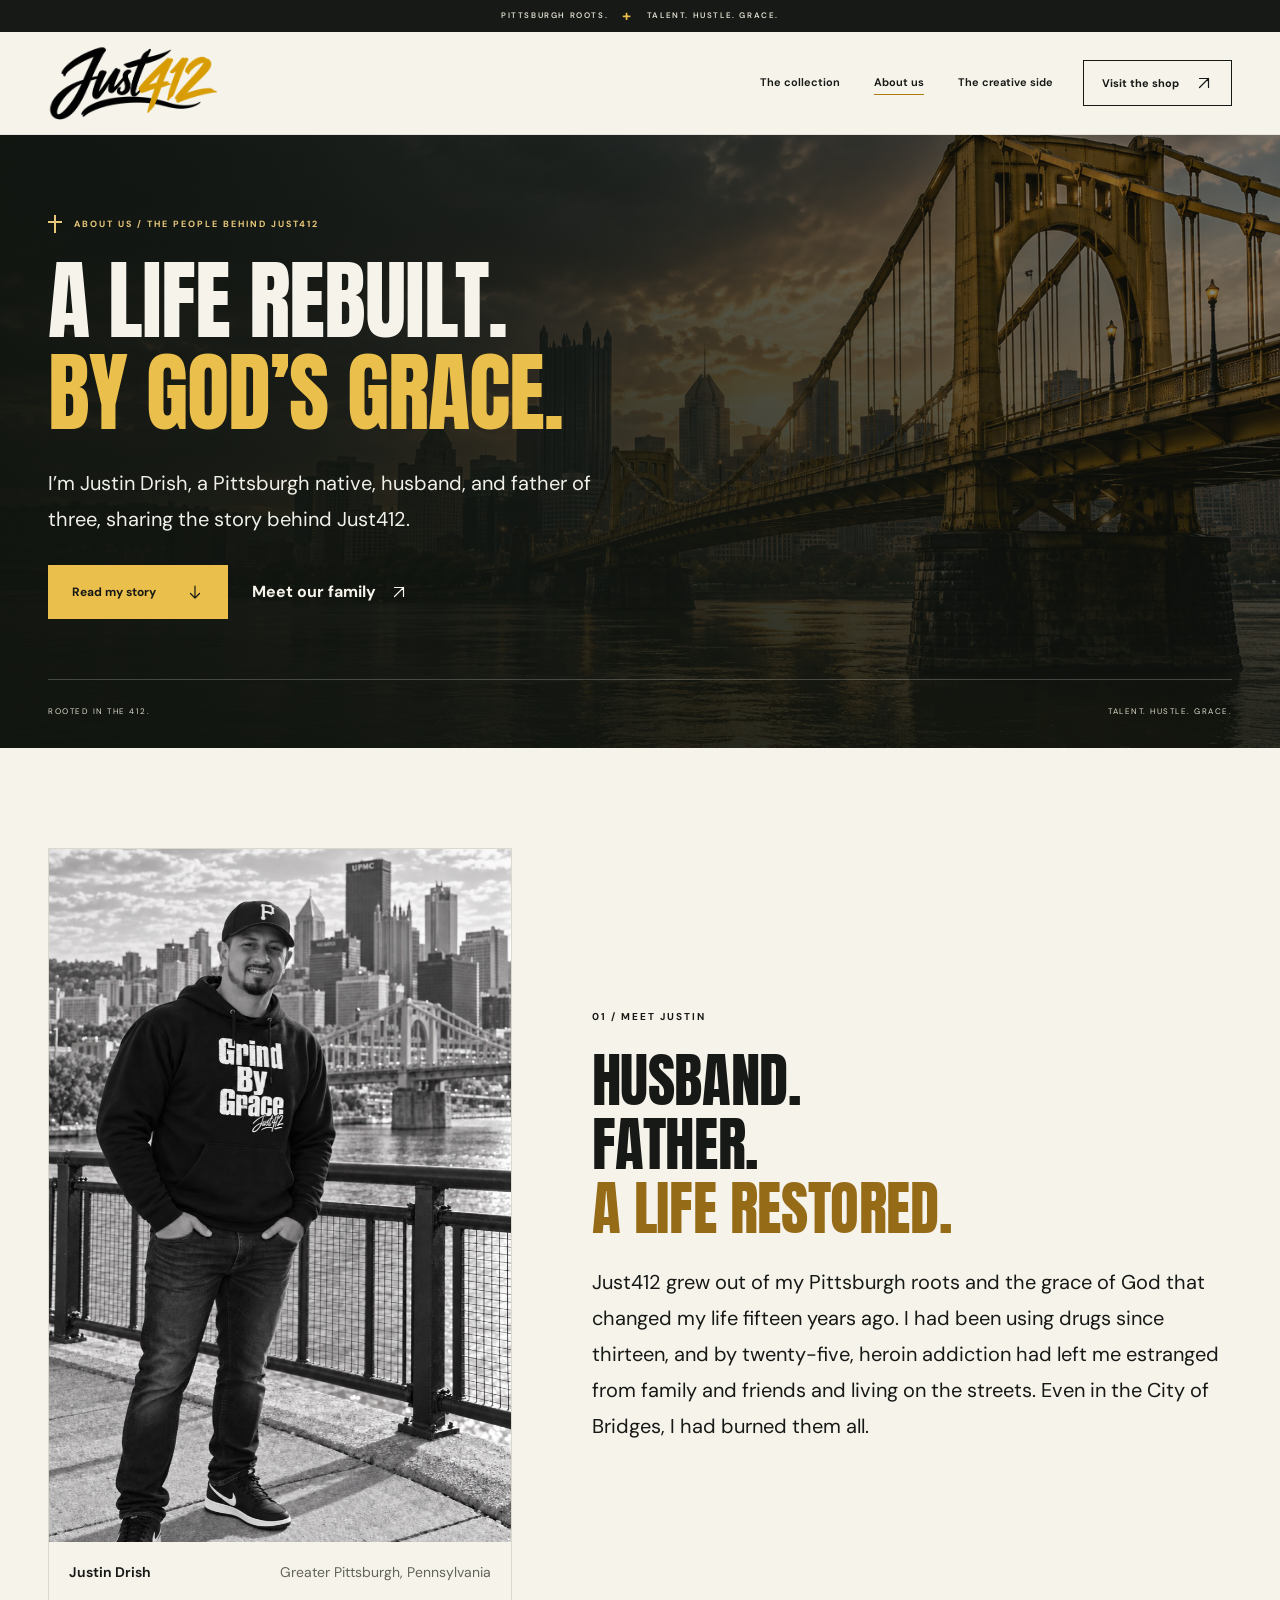
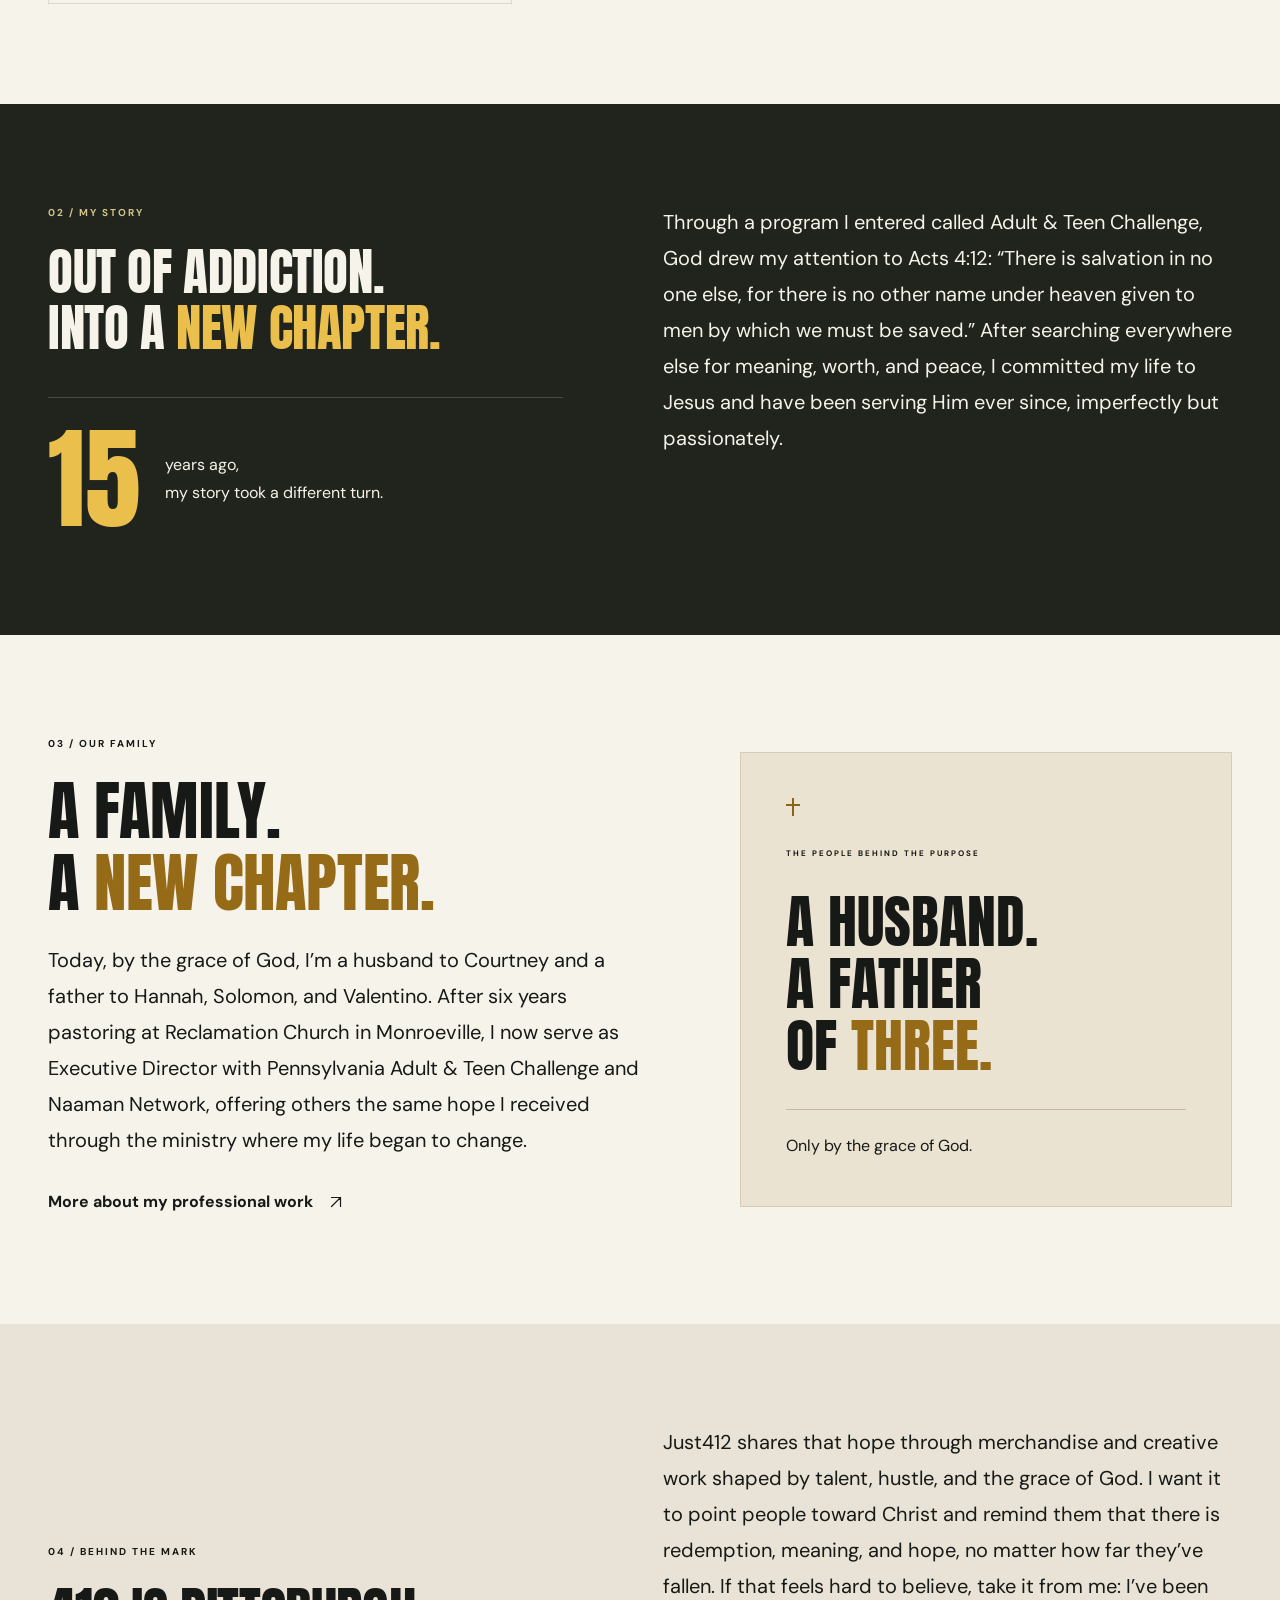
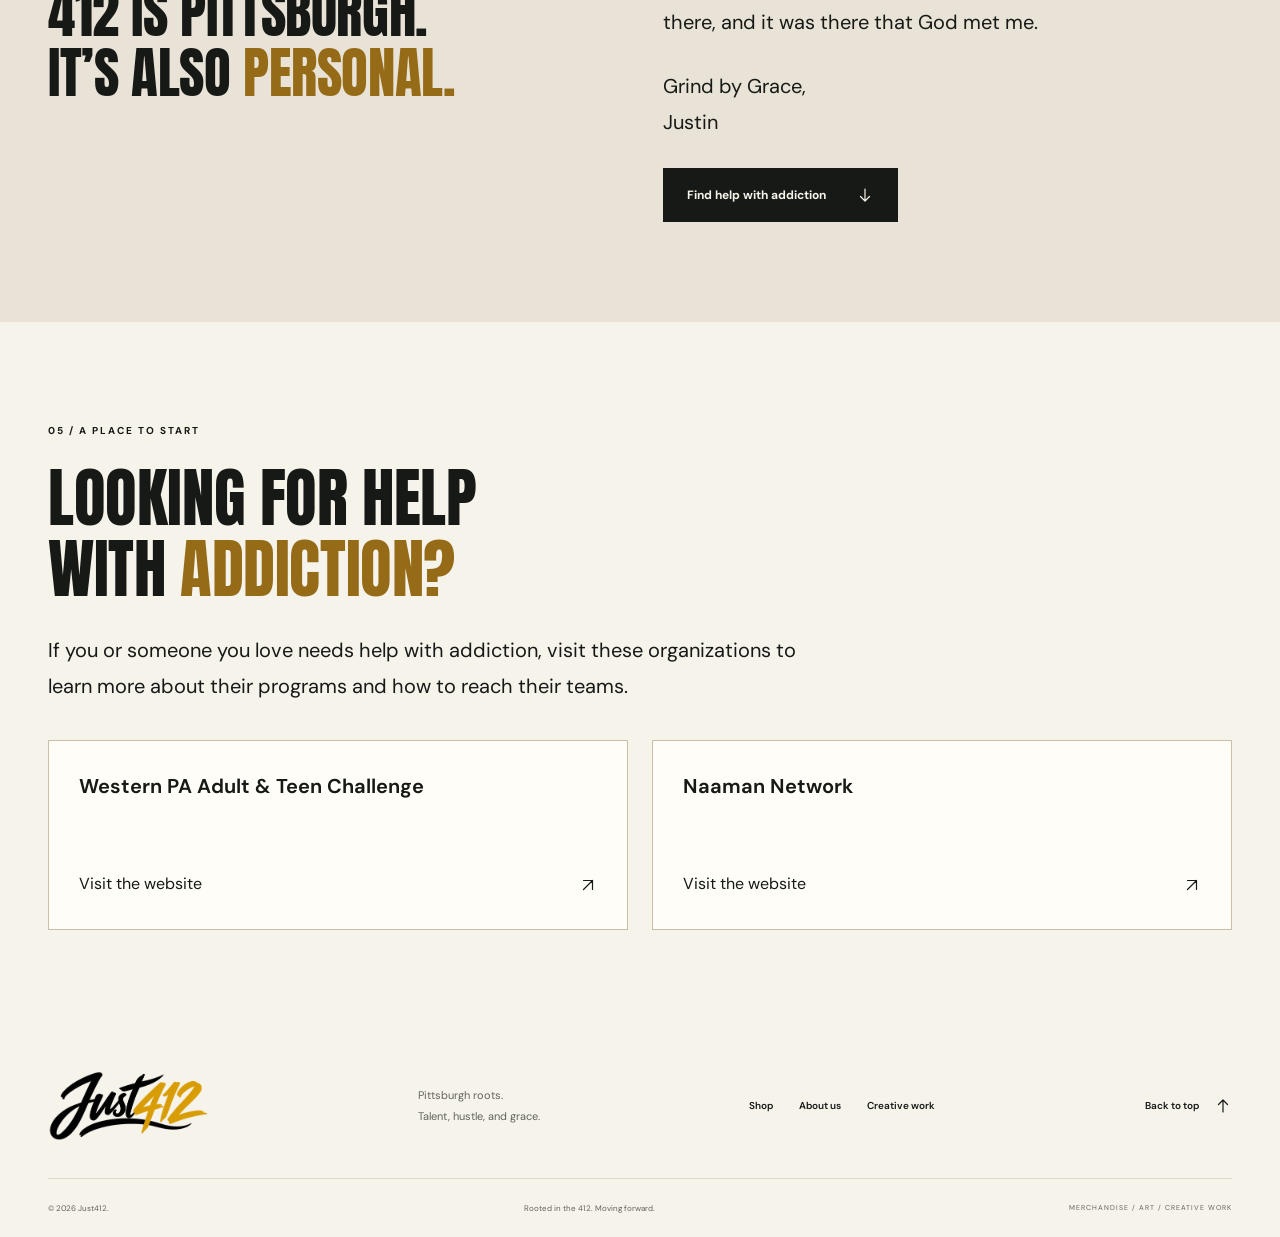
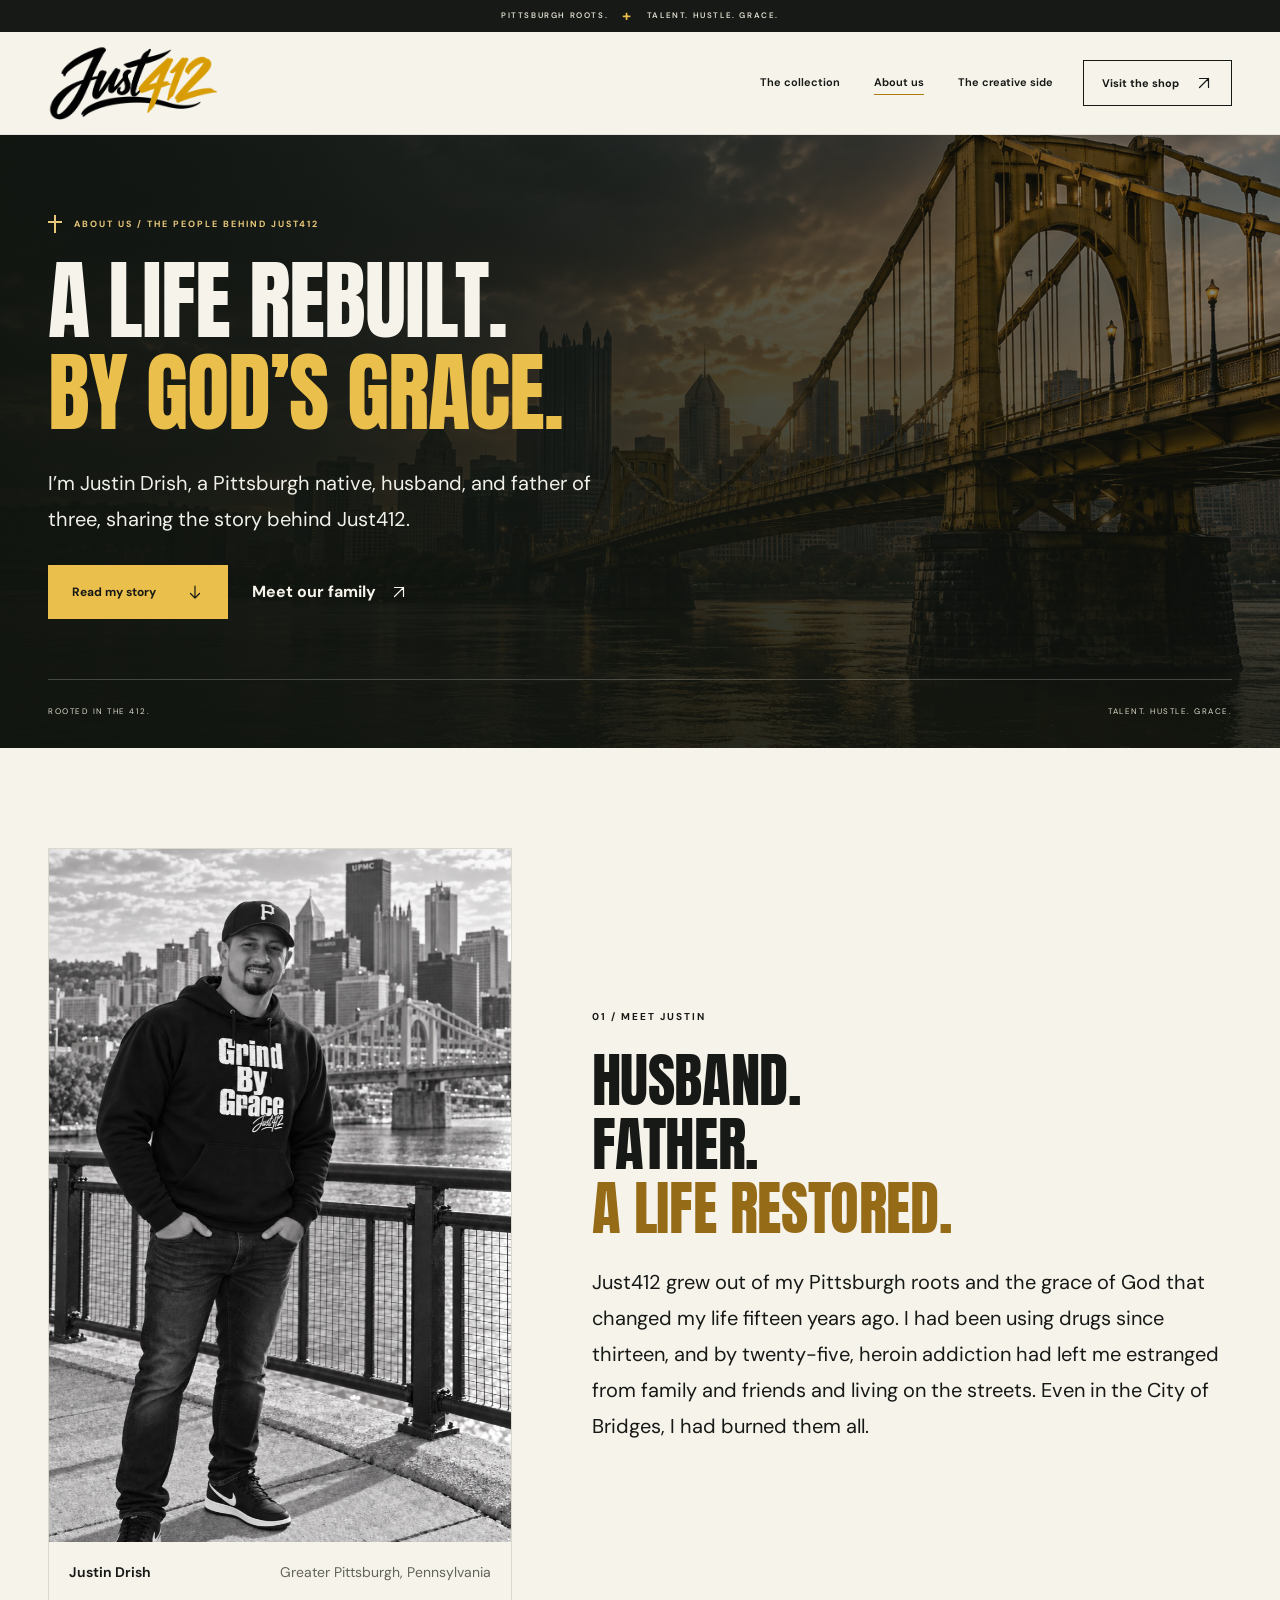
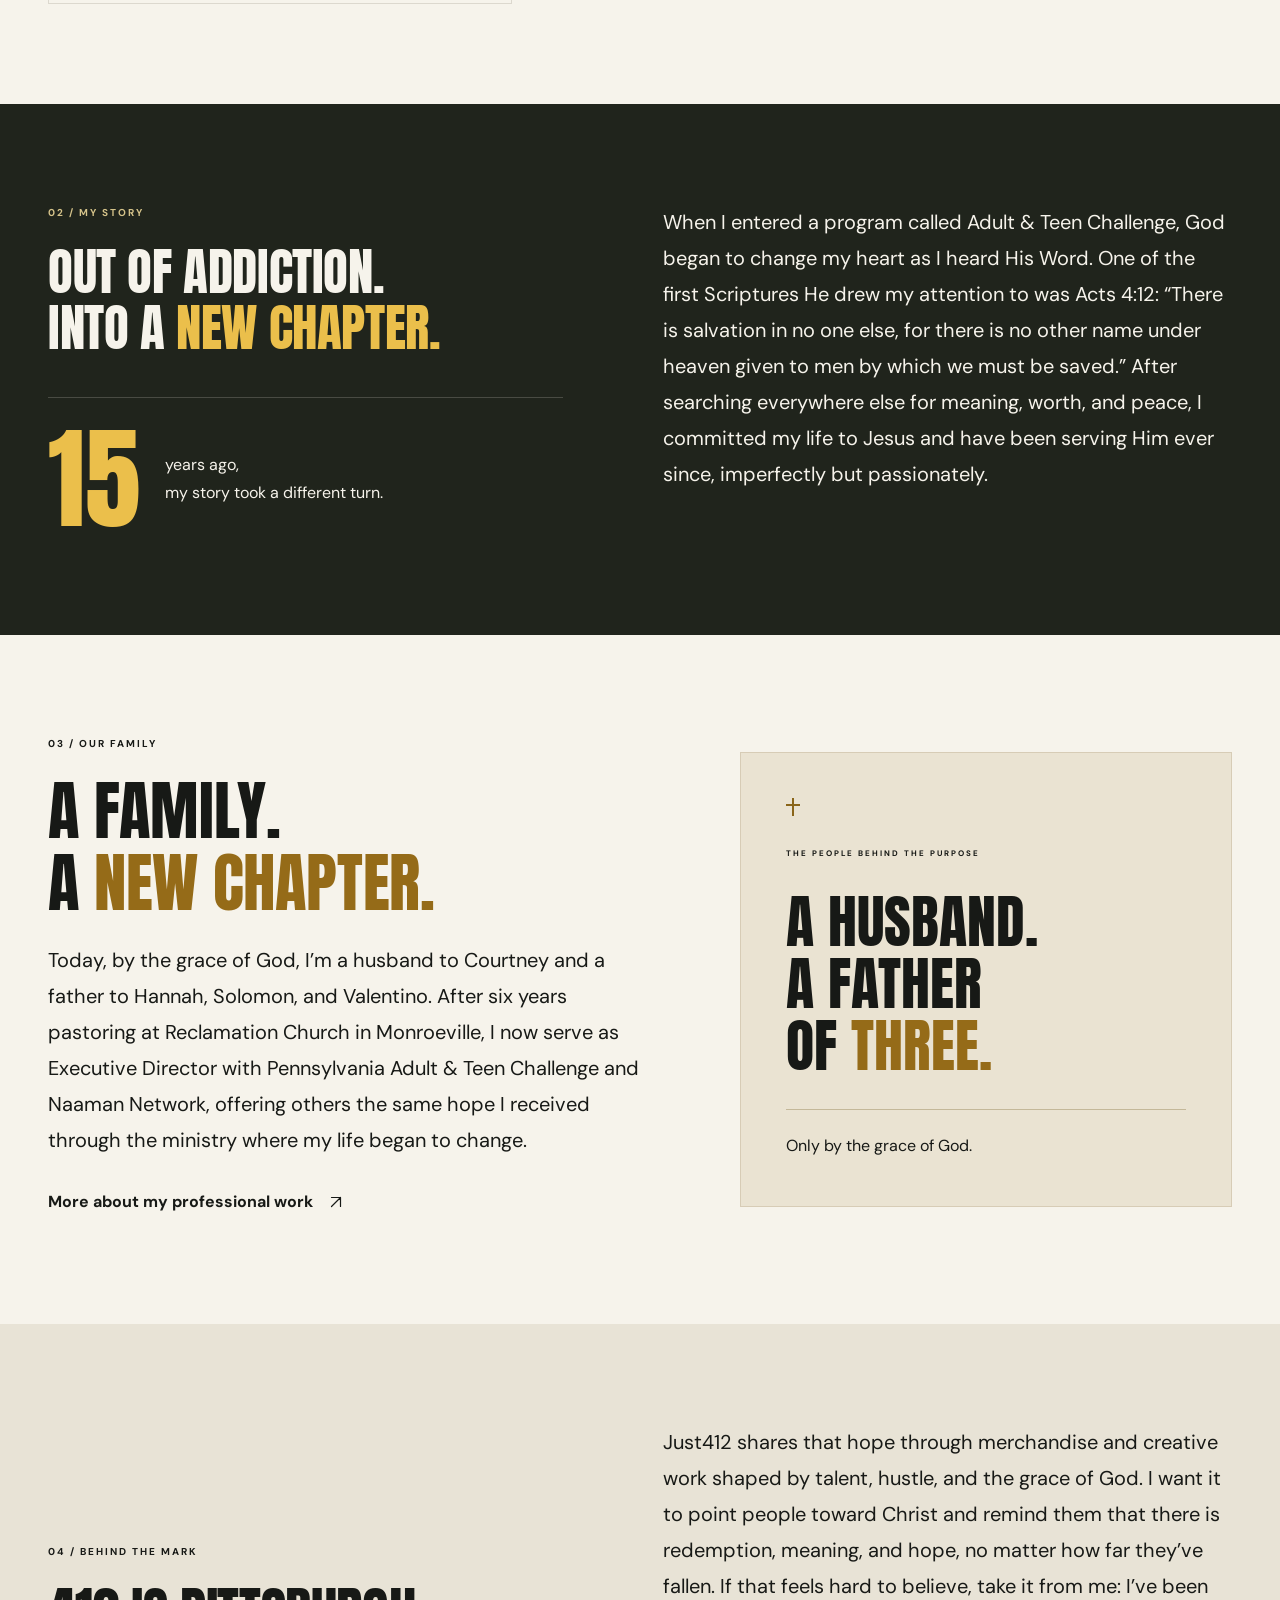
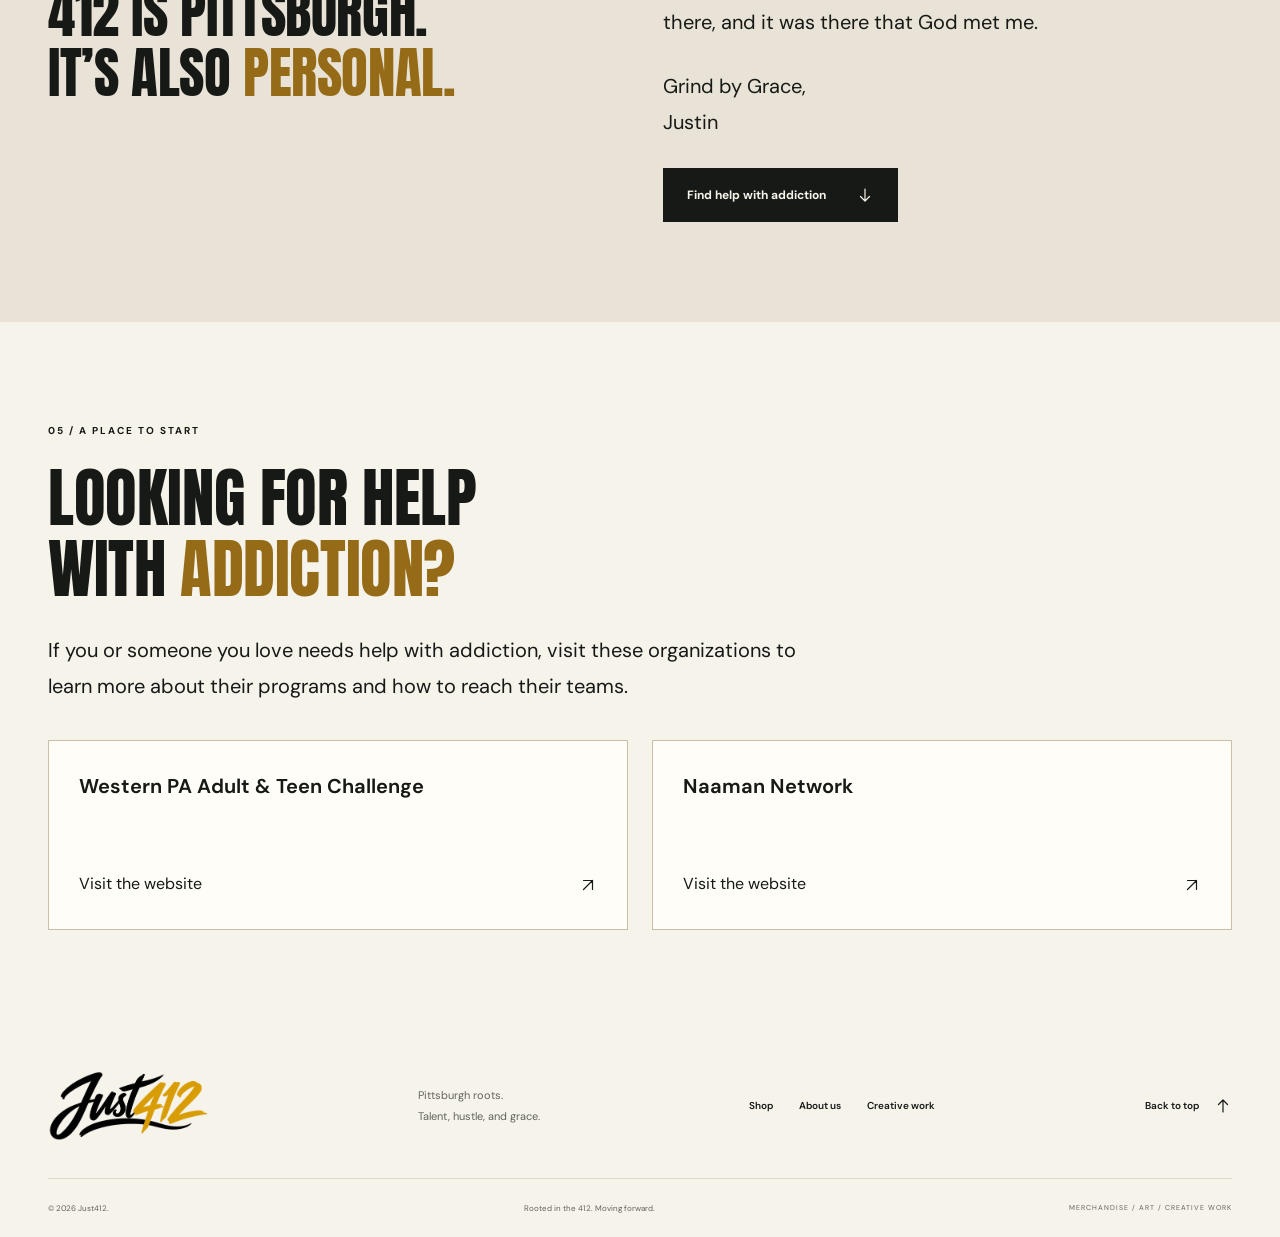
